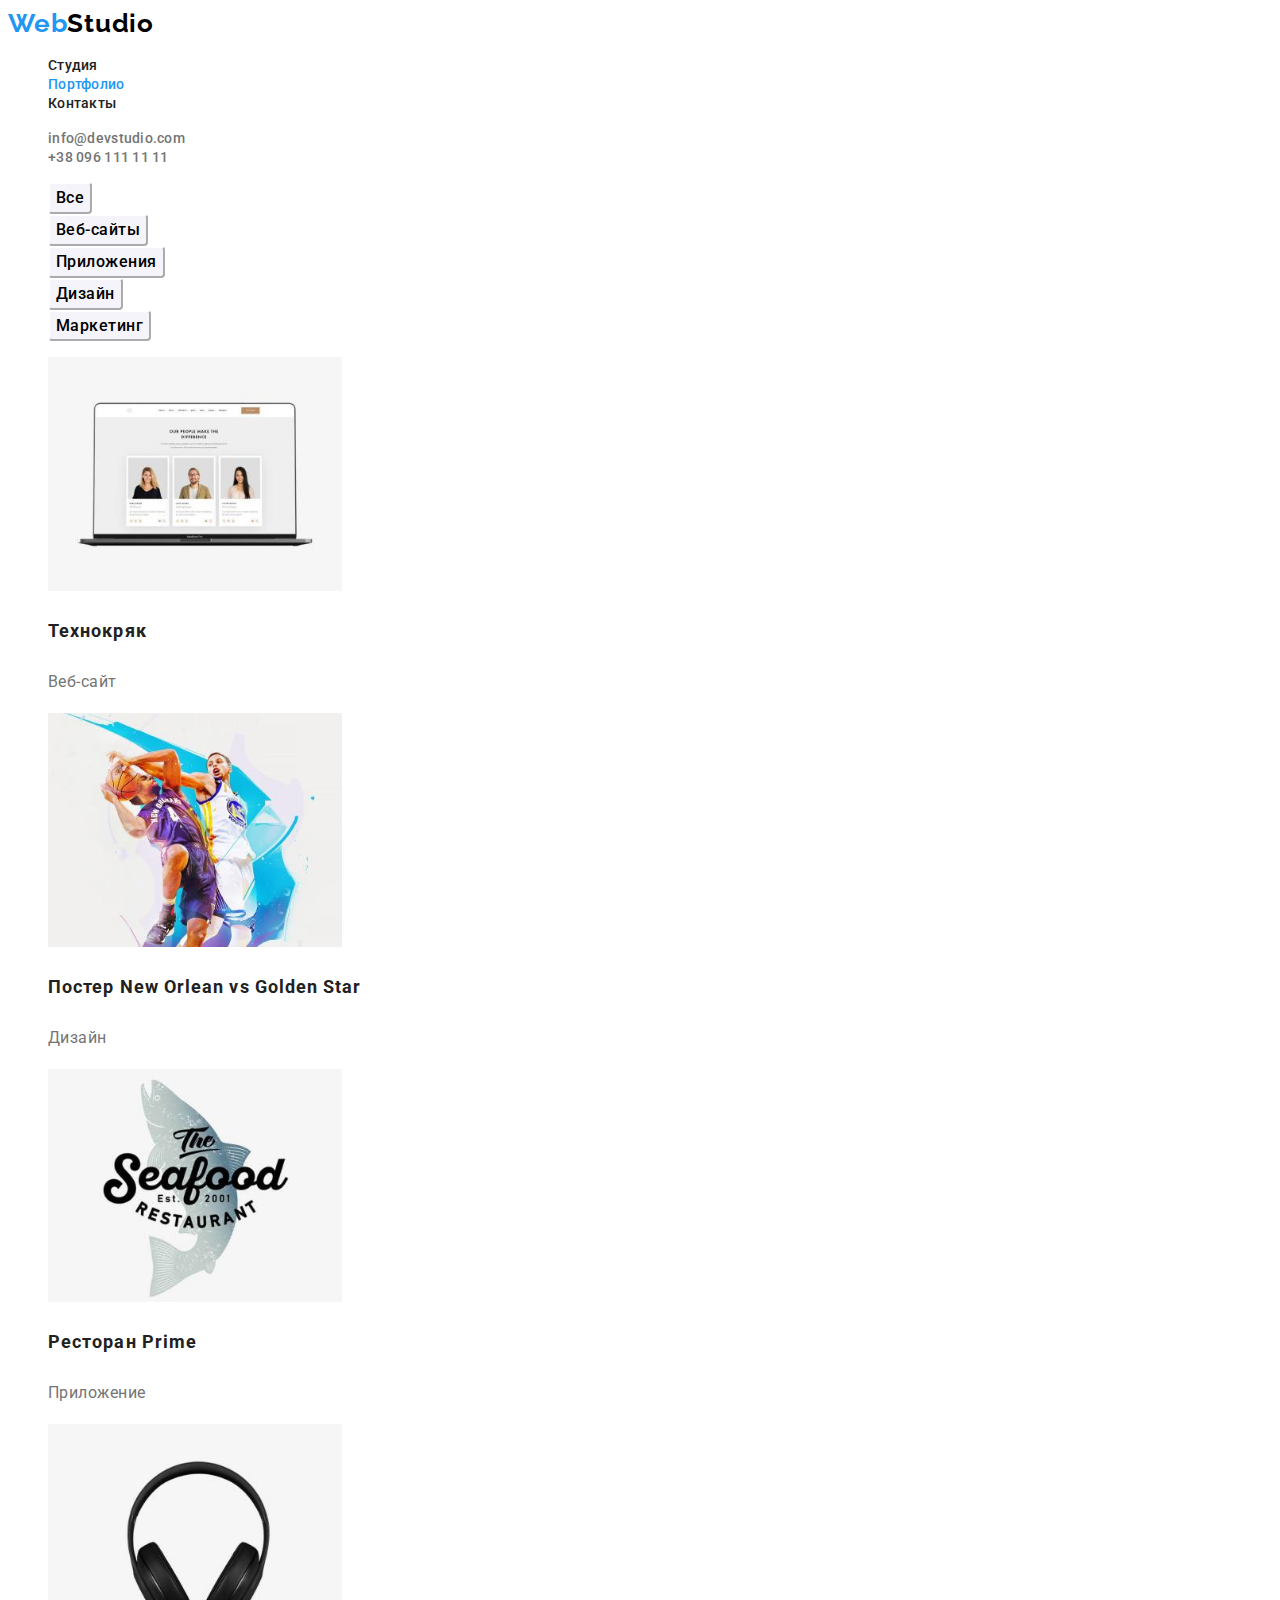
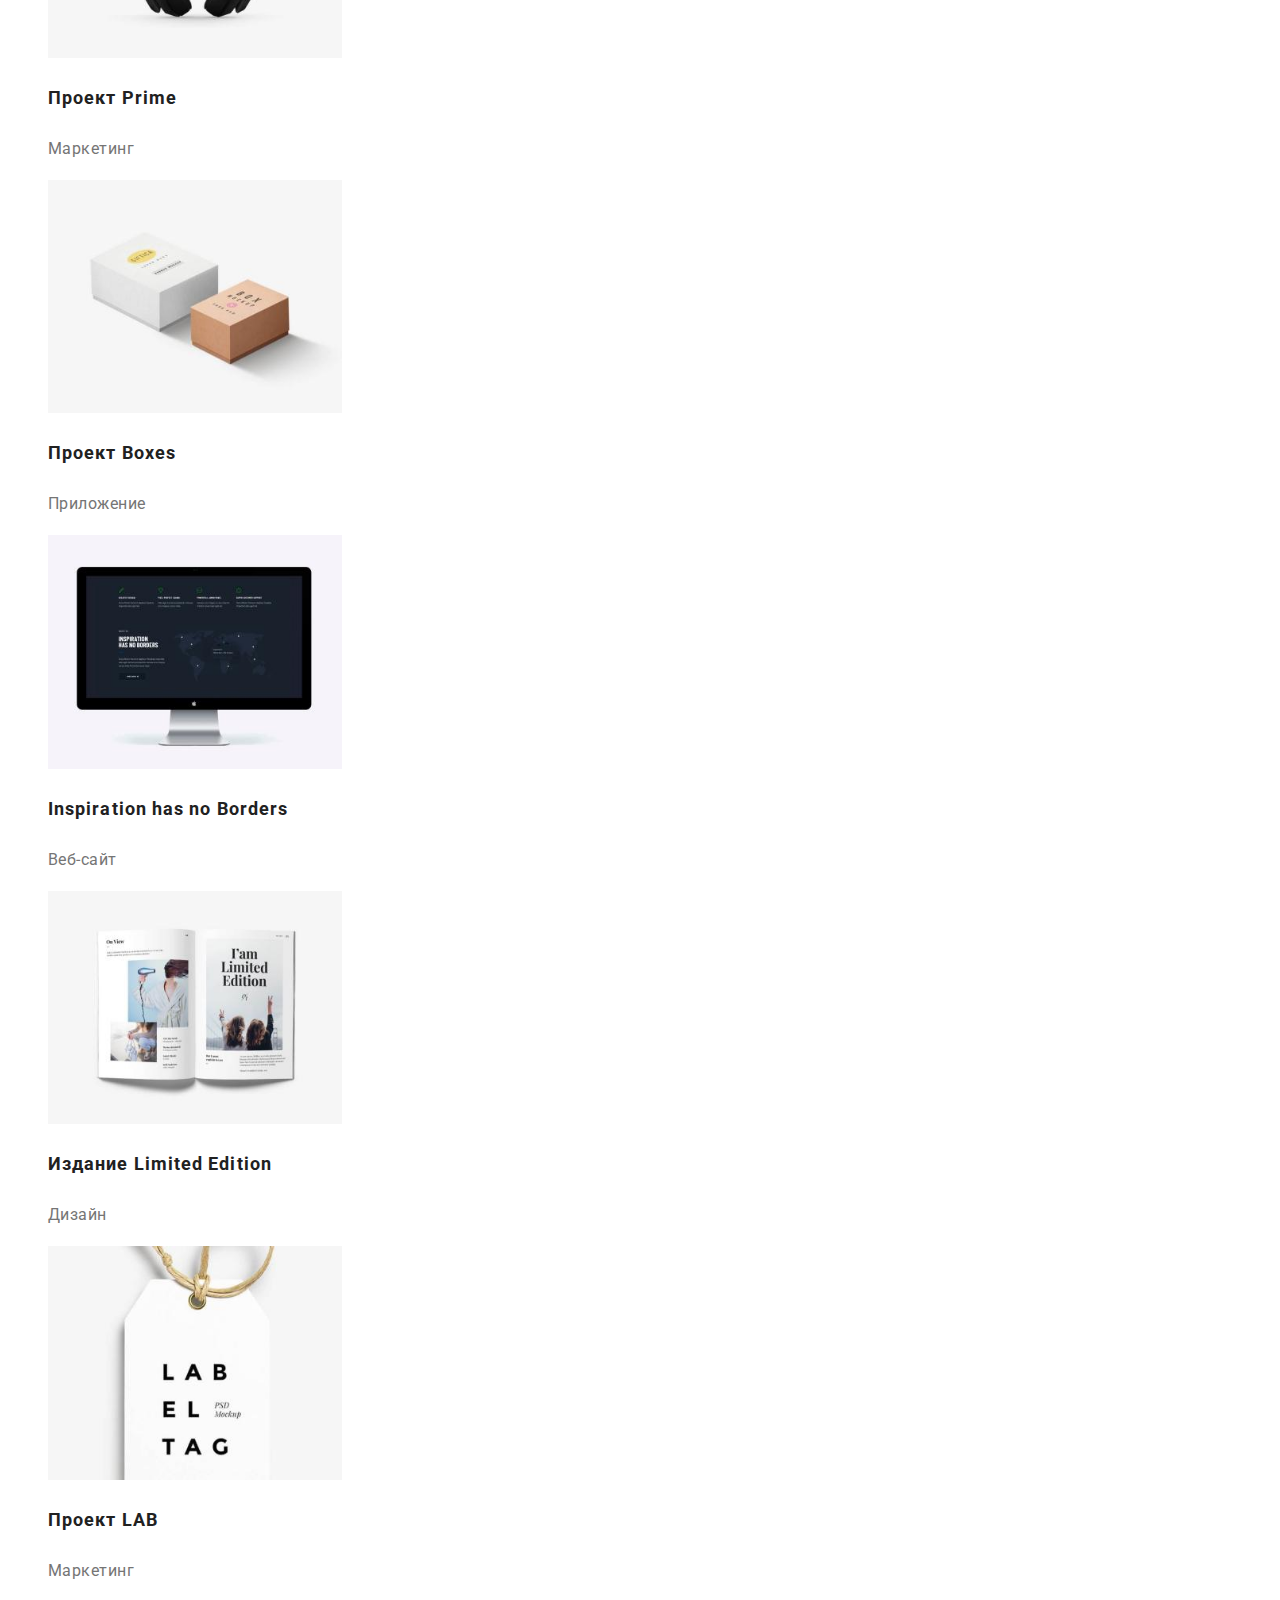
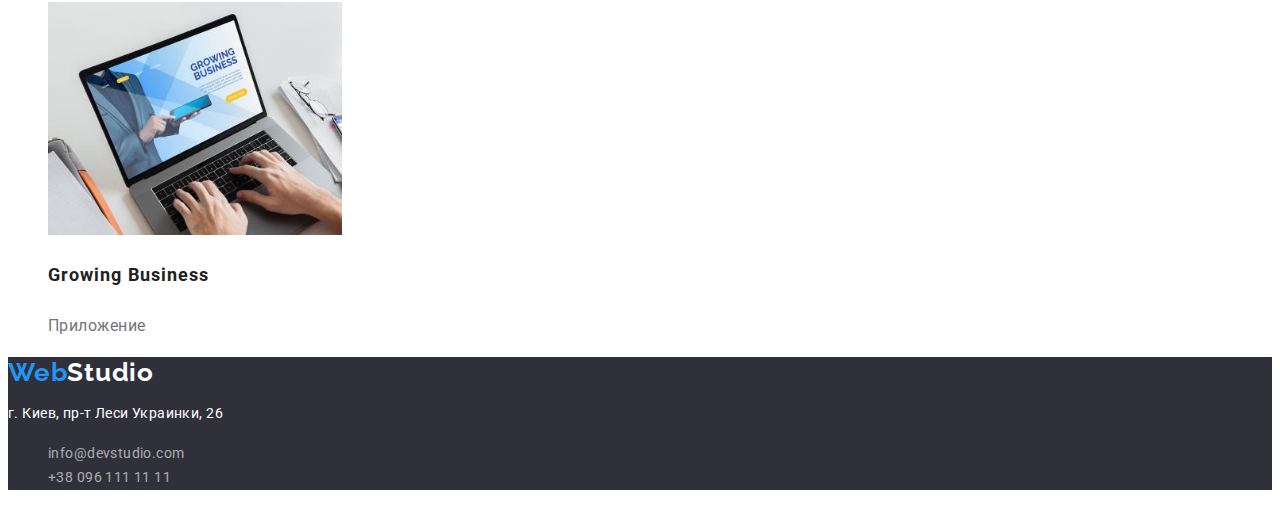
==== portfolio.html @ d51efd83 "clone" ====
<!DOCTYPE html>
<html lang="ru">
<head>
    <meta charset="UTF-8">
    <meta http-equiv="X-UA-Compatible" content="IE=edge">
    <meta name="viewport" content="width=device-width, initial-scale=1.0">
    <title>Портфолио</title>
    <link rel="preconnect" href="https://fonts.googleapis.com">
    <link rel="preconnect" href="https://fonts.gstatic.com" crossorigin>
    <link href="https://fonts.googleapis.com/css2?family=Raleway:wght@700&family=Roboto:wght@400;500;900&display=swap" rel="stylesheet">
    <link rel="stylesheet" href="./css/styles.css"
</head>
<body>
    <header class="studio-header">
        <a class="studio-logo nounderline logocolor" href="./index.html">Web<span class="logo-nav">Studio</span></a>
        <nav class="nav-panel">
            <ul class="nav-list nodots">
            <li><a class="nav-panel-link nounderline " href="./index.html">Студия</a></li>
            <li><a class="nav-panel-link nounderline current" href="./portfolio.html">Портфолио</a></li>
            <li><a class="nav-panel-link nounderline" href="./">Контакты</a></li>
            </ul>
        </nav>
            <ul class="header-contacts nodots">
            <li><a class="nav-panel-contacts nounderline" href="mailto:info@devstudio.com">info@devstudio.com</a></li>
            <li><a class="nav-panel-contacts nounderline" href="tel:+380961111111">+38 096 111 11 11</a></li>
            </ul>
        </header>

    <main>
        <section>
        <h1 class="stealth">Наши проекты</h1>
        <h2 class="stealth">Панель фильтрации проектов</h2>
        
        <ul class="filter-btn-list nodots">
            <li><button class="filter-btn" type="button">Все</button></li>
            <li><button class="filter-btn" type="button">Веб-сайты</button></li>
            <li><button class="filter-btn" type="button">Приложения</button></li>
            <li><button class="filter-btn" type="button">Дизайн</button></li>
            <li><button class="filter-btn" type="button">Маркетинг</button></li>
        </ul>

        <h2 class="stealth">Список проектов</h2>

        <ul class="project-list nodots">
            <li class="project-list-item">
                <img src="./images/technocrack.jpg" alt="Ноутбук с технокряком" width="294">
                <h3 class="project-list-header">Технокряк</h3>
                <p class="project-list-description">Веб-сайт</p>
            </li>
            <li class="project-list-item">
                <img src="./images/basketball.jpg" alt="Баксетболлисты борятся за мяч" width="294">
                <h3 class="project-list-header">Постер <span lang="en">New Orlean vs Golden Star</span></h3>
                <p class="project-list-description">Дизайн</p>
            </li>
            <li class="project-list-item">
                <img src="./images/seafood.jpg" alt="Палтус с логотипом ресторана" width="294">
                <h3 class="project-list-header">Ресторан <span lang="en">Prime</span></h3>
                <p class="project-list-description">Приложение</p>
            </li>
            <li class="project-list-item">
                <img src="./images/headphones.jpg" alt="Наушники Прайм" width="294">
                <h3 class="project-list-header">Проект <span lang="en">Prime</span></h3>
                <p class="project-list-description">Маркетинг</p>
            </li>
            <li class="project-list-item">
                <img src="./images/boxes.jpg" alt="Коричневая и белая коробки" width="294">
                <h3 class="project-list-header">Проект <span lang="en">Boxes</span></h3>
                <p class="project-list-description">Приложение</p>
            </li>
            <li class="project-list-item">
                <img src="./images/inspiration.jpg" alt="Макбук с примером сайта" width="294">
                <h3 class="project-list-header" lang="en">Inspiration has no Borders</h3>
                <p class="project-list-description">Веб-сайт</p>
            </li>
            <li class="project-list-item">
                <img src="./images/book.jpg" alt="Открытая книга Limited Edition" width="294">
                <h3 class="project-list-header">Издание <span lang="en">Limited Edition</span></h3>
                <p class="project-list-description">Дизайн</p>
            </li>
            <li class="project-list-item">
                <img src="./images/project.jpg" alt="Жетон с названием проекта" width="294">
                <h3 class="project-list-header">Проект <span lang="en">LAB</span></h3>
                <p class="project-list-description">Маркетинг</p>
            </li>
            <li class="project-list-item">
                <img src="./images/business.jpg" alt="Приложение для преумножения бизнеса" width="294">
                <h3 class="project-list-header" lang="en">Growing Business</h3>
                <p class="project-list-description">Приложение</p>
            </li>
        </ul>
        </section>
    </main>

    <footer class="studio-footer">
        <a class="studio-logo nounderline logocolor" href="./index.html">Web<span class="logo-footer">Studio</span></a>
        <address class="footer-address">
            <p class="footer-location">г. Киев, пр-т Леси Украинки, 26</p>
            <ul class="adress-list nodots">
            <li><a class="footer-contacts nounderline" href="mailto:info@devstudio.com">info@devstudio.com</a></li>
            <li><a class="footer-contacts nounderline" href="tel:+380961111111">+38 096 111 11 11</a></li>
            </ul>
        </address>
    </footer>

</body>
</html>
---- css/styles.css ----
:root{
    --header-color:#212121;
    --description-color:#757575;
    --major-color: #2196f3;
    --hub-color: #ffffff;
    --button-hover-color:#188CE8;
    --background-filler-color:#2F303A;
}

body{
    font-family: "Roboto", sans-serif;
    color: var(--header-color);
}

.stealth {
    position: absolute;
    white-space: nowrap;
    width: 1px;
    height: 1px;
    overflow: hidden;
    border: 0;
    padding: 0;
    clip: rect(0 0 0 0);
    clip-path: inset(50%);
    margin: -1px;
}

.nodots{
    list-style: none;
}

.nounderline{
    text-decoration: none;
}

.logocolor{
    color:var(--major-color);
}
/* header */

.studio-logo{
    font-family: Raleway;
    font-weight: 700;
    font-size: 26px;
    line-height: 1.19;
    letter-spacing: 0.03em;
}

.logo-nav{
    color:#000000;
}

.nav-panel-link {
    font-weight: 500;
    font-size: 14px;
    line-height: 1.14;
    letter-spacing: 0.02em;
    color:var(--header-color);
}

.nav-panel-link:hover,
.nav-panel-link:focus{
    color:var(--major-color);
}
.nav-panel-contacts{
    font-weight: 500;
    font-size: 14px;
    line-height: 1.14;
    letter-spacing: 0.02em;
    color: var(--description-color);
}
.nav-panel-contacts:hover,
.nav-panel-contacts:focus{
    color:var(--major-color);
}

.nav-panel-link.current{
    color:var(--major-color);
}

.studio-footer{
    background-color: var(--background-filler-color);
}

.logo-footer{
    color:var(--hub-color);
}
.footer-location{
    font-style: normal;
    font-size: 14px;
    line-height: 1.71;
    letter-spacing: 0.03em;
    color:var(--hub-color)
}

.footer-contacts{
    font-style: normal;
    font-size: 14px;
    line-height: 1.71;
    letter-spacing: 0.03em;
    color: rgba(255, 255, 255, 0.6);
}

/* index hero */
.hero-section{
    background-color: var(--background-filler-color);
}
.hero-header{
    font-weight: 900;
    font-size: 44px;
    line-height: 1.36;
    text-align: center;
    letter-spacing: 0.06em;
    text-transform: uppercase;
    color:var(--hub-color)
}
.hero-btn{
    font-family: inherit;
    font-weight: 700;
    font-size: 16px;
    line-height: 1.8;
    color:var(--hub-color);
    background-color: var(--major-color);
    cursor: pointer;
}
.hero-btn:hover,
.hero-btn:focus{
    background-color:var(--button-hover-color);
}

/* index pros */
.pros-section{
    background-color: paleturquoise;
}
.pros-header{
    font-weight: 700;
    font-size: 14px;
    line-height: 1.14;
    letter-spacing: 0.03em;
    text-transform: uppercase;
}

.pros-description{
    font-size: 14px;
    line-height: 1.71;
    letter-spacing: 0.03em;
    color:var(--description-color);
}

/*index examples*/
.examples-section{
    background-color: palegreen;
}
.examples-header{
    font-weight: 700;
    font-size: 36px;
    line-height: 1.16;
    text-align: center;
    letter-spacing: 0.03em;
}

/*index team*/

.team-section {
    background-color:palegoldenrod;
}

.team-header{
    font-weight: 700;
    font-size: 36px;
    line-height: 1.16;
    text-align: center;
    letter-spacing: 0.03em;
}

.team-list-header{
    font-style: 400;
    font-weight: 500;
    font-size: 16px;
    line-height: 1.18px;
    letter-spacing: 0.03em;
}

.team-list-item{
    font-size: 16px;
    line-height: 1.18;
    letter-spacing: 0.03em;
    color:var(--description-color);
}

/* portfolio main */

.filter-btn{
    font-family: inherit;
    text-align: center;
    font-weight: 500;
    font-size: 16px;
    line-height: 1.62;
    letter-spacing: 0.03em;
    background-color: #F5F4FA;
    border-radius: 4px;
    border-color: #ffffff;
    cursor: pointer;
}
.filter-btn:hover,
.filter-btn:focus{
    background-color:var(--major-color);
    color:var(--hub-color);
}

.project-list-header{
    font-weight: 700;
    font-size: 18px;
    line-height: 2;
    letter-spacing: 0.06em;
}

.project-list-description{
    font-size: 16px;
    line-height: 1.87;
    letter-spacing: 0.03em;
    color:var(--description-color);
}
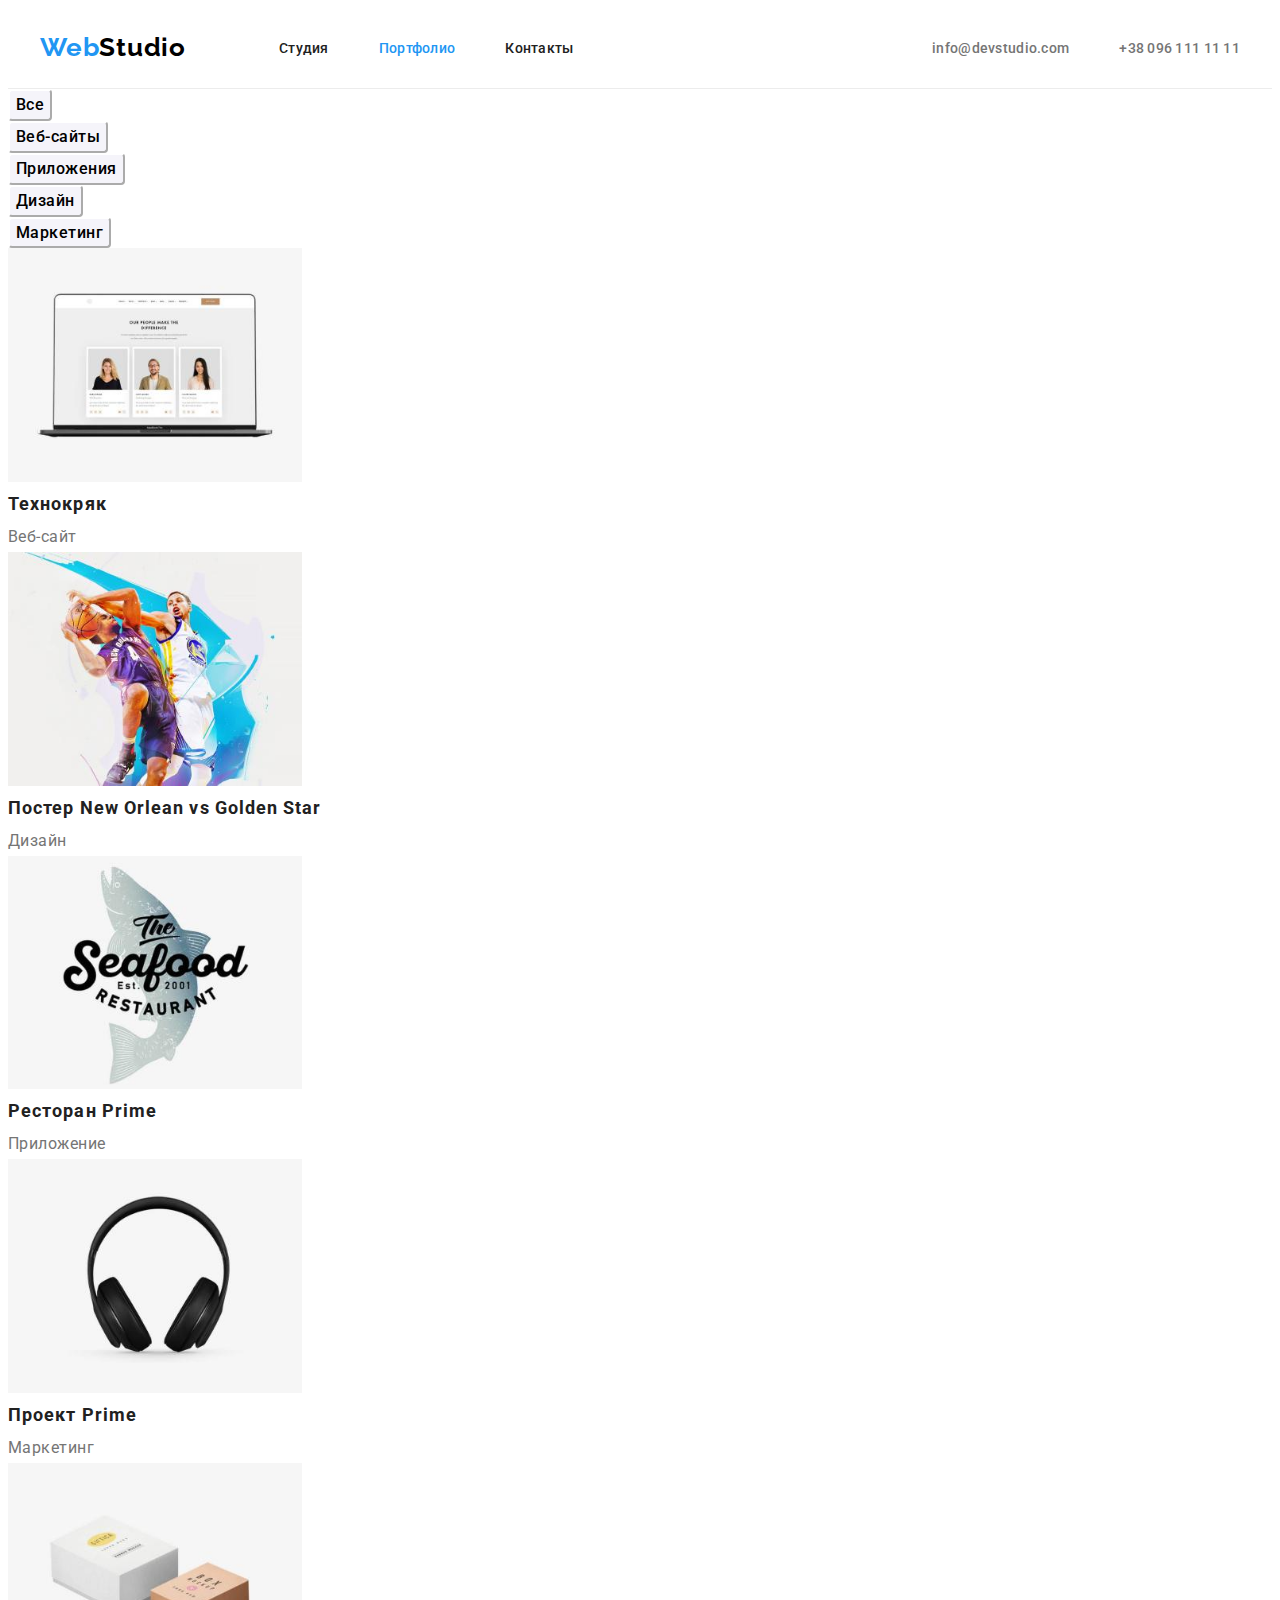
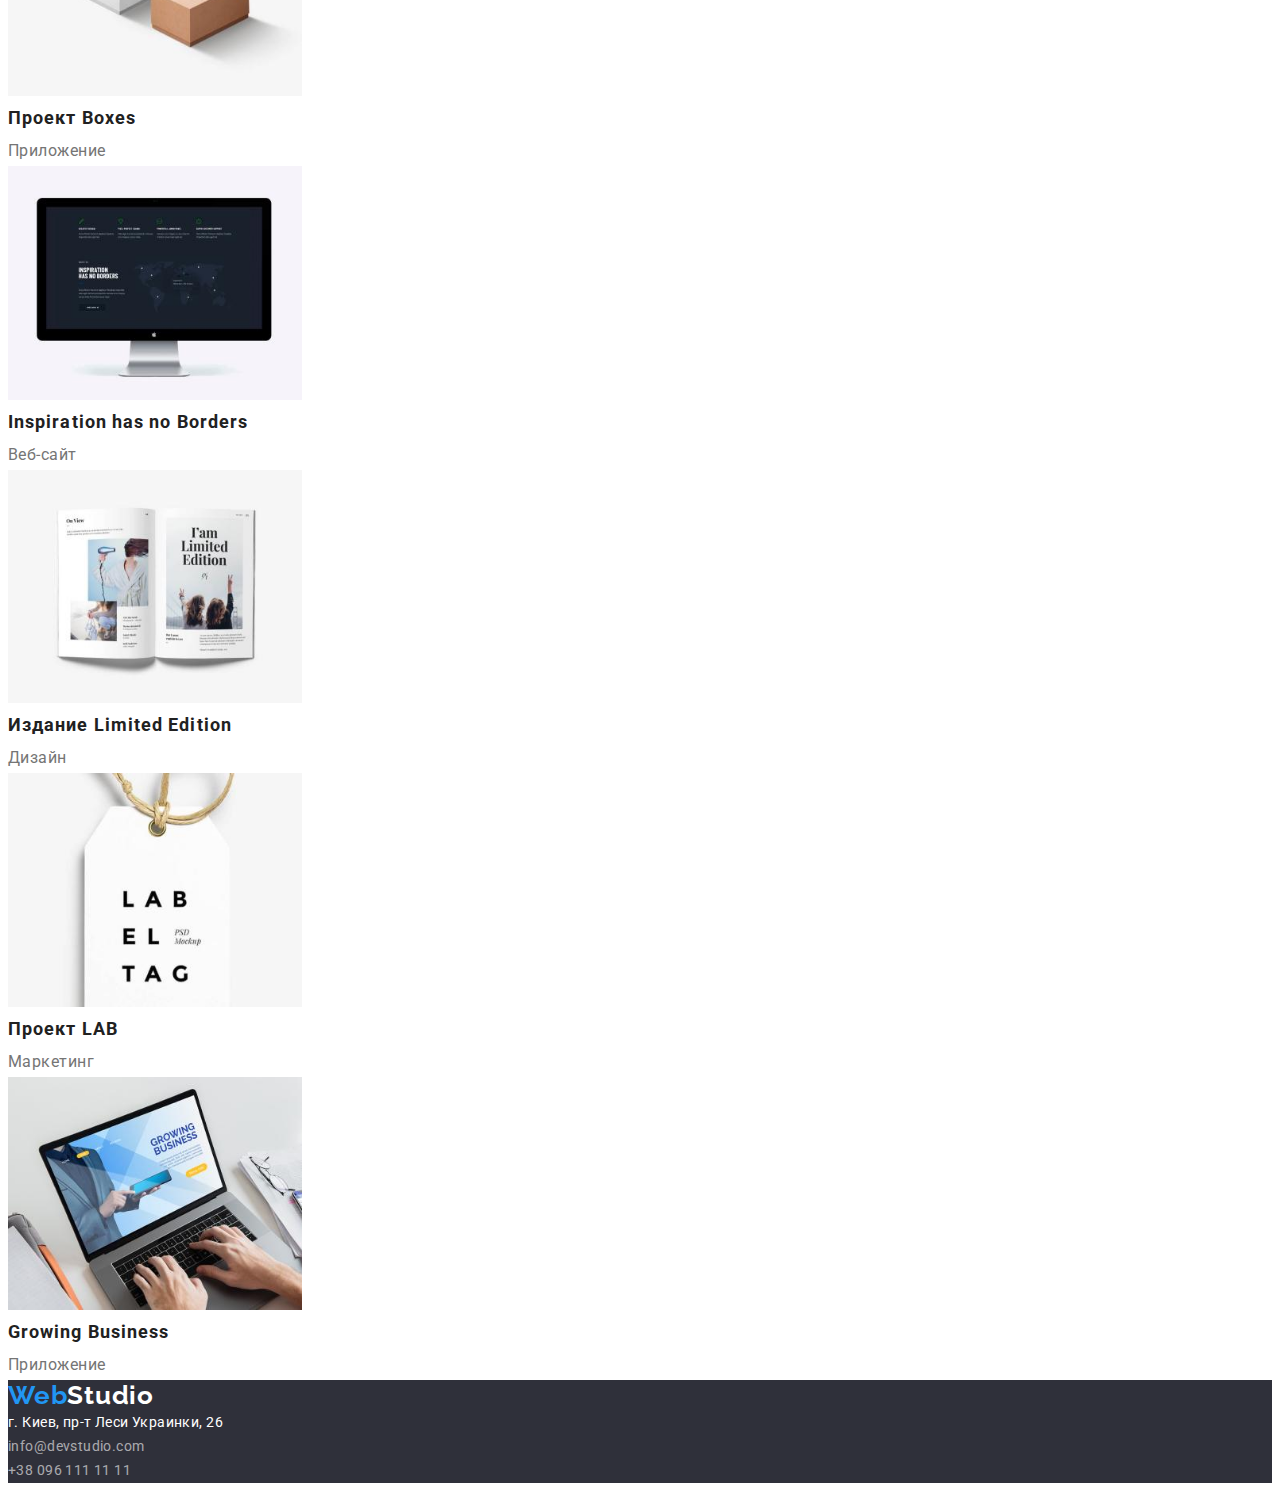
==== commit 3047949a: "test" ====
--- a/portfolio.html
+++ b/portfolio.html
@@ -8,22 +8,25 @@
     <link rel="preconnect" href="https://fonts.googleapis.com">
     <link rel="preconnect" href="https://fonts.gstatic.com" crossorigin>
     <link href="https://fonts.googleapis.com/css2?family=Raleway:wght@700&family=Roboto:wght@400;500;900&display=swap" rel="stylesheet">
+    <link rel="stylesheet" href="https://cdnjs.cloudflare.com/ajax/libs/modern-normalize/1.1.0/modern-normalize.min.css" integrity="sha512-wpPYUAdjBVSE4KJnH1VR1HeZfpl1ub8YT/NKx4PuQ5NmX2tKuGu6U/JRp5y+Y8XG2tV+wKQpNHVUX03MfMFn9Q==" crossorigin="anonymous" referrerpolicy="no-referrer" />
     <link rel="stylesheet" href="./css/styles.css"
 </head>
 <body>
     <header class="studio-header">
+        <div class="container header-container">
         <a class="studio-logo nounderline logocolor" href="./index.html">Web<span class="logo-nav">Studio</span></a>
         <nav class="nav-panel">
             <ul class="nav-list nodots">
-            <li><a class="nav-panel-link nounderline " href="./index.html">Студия</a></li>
-            <li><a class="nav-panel-link nounderline current" href="./portfolio.html">Портфолио</a></li>
-            <li><a class="nav-panel-link nounderline" href="./">Контакты</a></li>
+            <li class="nav-list-item"><a class="nav-panel-link nounderline" href="./index.html">Студия</a></li>
+            <li class="nav-list-item"><a class="nav-panel-link nounderline current" href="./portfolio.html">Портфолио</a></li>
+            <li class="nav-list-item"><a class="nav-panel-link nounderline" href="./">Контакты</a></li>
             </ul>
         </nav>
             <ul class="header-contacts nodots">
-            <li><a class="nav-panel-contacts nounderline" href="mailto:info@devstudio.com">info@devstudio.com</a></li>
-            <li><a class="nav-panel-contacts nounderline" href="tel:+380961111111">+38 096 111 11 11</a></li>
+            <li class="header-contacts-item"><a class="nav-panel-contacts nounderline" href="mailto:info@devstudio.com">info@devstudio.com</a></li>
+            <li class="header-contacts-item"><a class="nav-panel-contacts nounderline" href="tel:+380961111111">+38 096 111 11 11</a></li>
             </ul>
+        </div>
         </header>
 
     <main>
--- a/css/styles.css
+++ b/css/styles.css
@@ -10,6 +10,28 @@
 body{
     font-family: "Roboto", sans-serif;
     color: var(--header-color);
+}
+
+p,
+h1,
+h2,
+h3,
+h4,
+h5,
+h6 {
+    margin: 0;
+}
+
+ul {
+    margin: 0;
+    padding: 0;
+}
+
+.hero-section,
+.pros-section,
+.examples-section,
+.team-section{
+    padding: 94px 0 94px 0;
 }
 
 .stealth {
@@ -36,7 +58,22 @@
 .logocolor{
     color:var(--major-color);
 }
+
+.container{
+    width: 1200px;
+    margin:0 auto;
+    padding: 0 15px 0 15px;
+}
 /* header */
+
+.studio-header{
+    border-bottom: 1px solid #ECECEC;
+}
+
+.header-container{
+    display: flex;
+    align-items: center;
+}
 
 .studio-logo{
     font-family: Raleway;
@@ -44,24 +81,39 @@
     font-size: 26px;
     line-height: 1.19;
     letter-spacing: 0.03em;
+    padding: 24px 0 25px 0;
+    margin-right: 93px;
 }
 
 .logo-nav{
     color:#000000;
 }
 
+.nav-panel{
+    display: flex;
+}
+
+.nav-list{
+    display: flex;
+}
+
 .nav-panel-link {
     font-weight: 500;
     font-size: 14px;
     line-height: 1.14;
     letter-spacing: 0.02em;
-    color:var(--header-color);
+    color: var(--header-color);
 }
 
 .nav-panel-link:hover,
 .nav-panel-link:focus{
     color:var(--major-color);
 }
+
+.nav-list-item:not(:last-child){
+    margin-right: 50px;
+}
+
 .nav-panel-contacts{
     font-weight: 500;
     font-size: 14px;
@@ -69,6 +121,7 @@
     letter-spacing: 0.02em;
     color: var(--description-color);
 }
+
 .nav-panel-contacts:hover,
 .nav-panel-contacts:focus{
     color:var(--major-color);
@@ -78,6 +131,17 @@
     color:var(--major-color);
 }
 
+.header-contacts{
+    display: flex;
+    margin-left: auto;
+}
+
+.header-contacts-item:not(:last-child){
+    margin-right: 50px;
+}
+
+/* footer */
+
 .studio-footer{
     background-color: var(--background-filler-color);
 }
@@ -102,17 +166,24 @@
 }
 
 /* index hero */
+.hero-container{
+    text-align:center;
+    padding-top: 200px;
+    padding-bottom: 200px;
+}
 .hero-section{
     background-color: var(--background-filler-color);
+    text-align: center;
 }
 .hero-header{
     font-weight: 900;
     font-size: 44px;
     line-height: 1.36;
-    text-align: center;
     letter-spacing: 0.06em;
     text-transform: uppercase;
-    color:var(--hub-color)
+    color:var(--hub-color);
+    margin-top: 0;
+    margin-bottom: 30px;
 }
 .hero-btn{
     font-family: inherit;
@@ -122,6 +193,7 @@
     color:var(--hub-color);
     background-color: var(--major-color);
     cursor: pointer;
+    padding: 10px 32px 10px 32px;
 }
 .hero-btn:hover,
 .hero-btn:focus{
@@ -129,6 +201,10 @@
 }
 
 /* index pros */
+.pros-container{
+    display:flex;
+}
+
 .pros-section{
     background-color: paleturquoise;
 }
@@ -148,6 +224,9 @@
 }
 
 /*index examples*/
+.examples-container{
+    display: flex;
+}
 .examples-section{
     background-color: palegreen;
 }
@@ -160,6 +239,9 @@
 }
 
 /*index team*/
+.team-container{
+    display: flex;
+}
 
 .team-section {
     background-color:palegoldenrod;
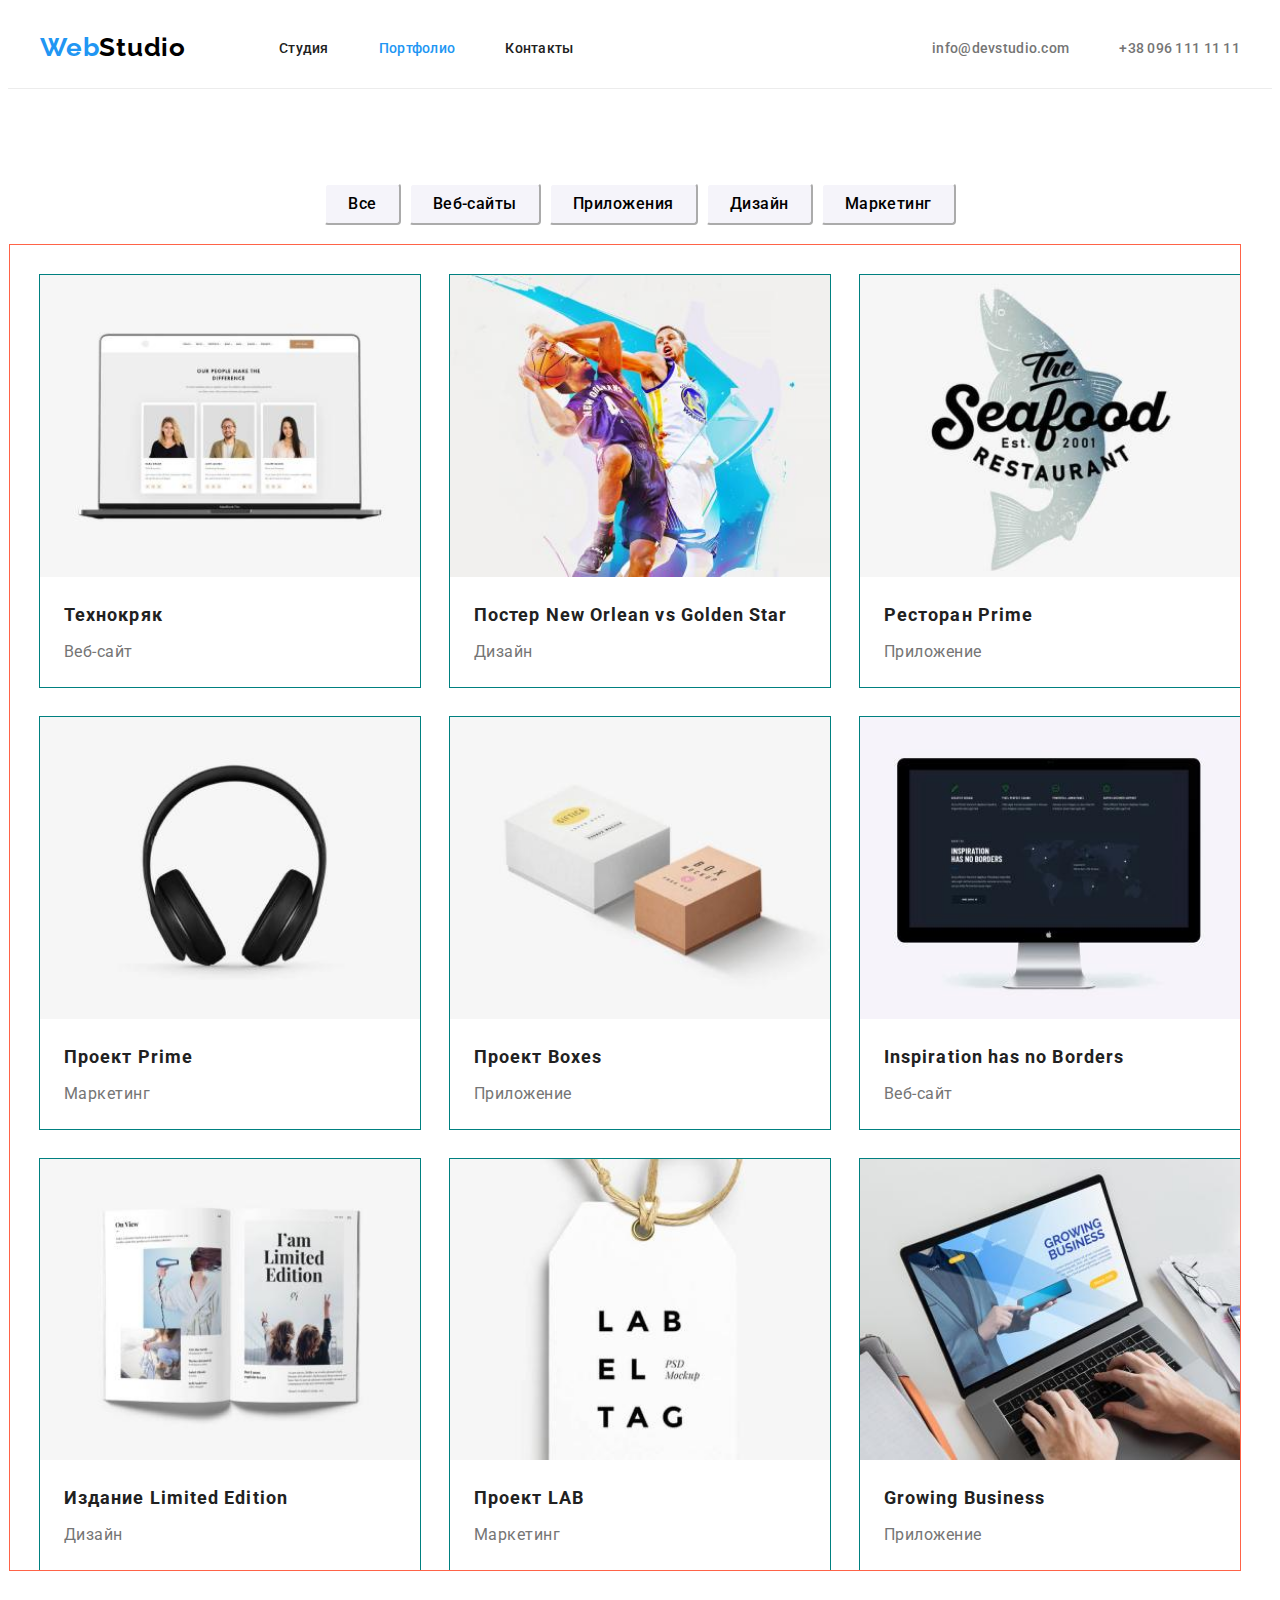
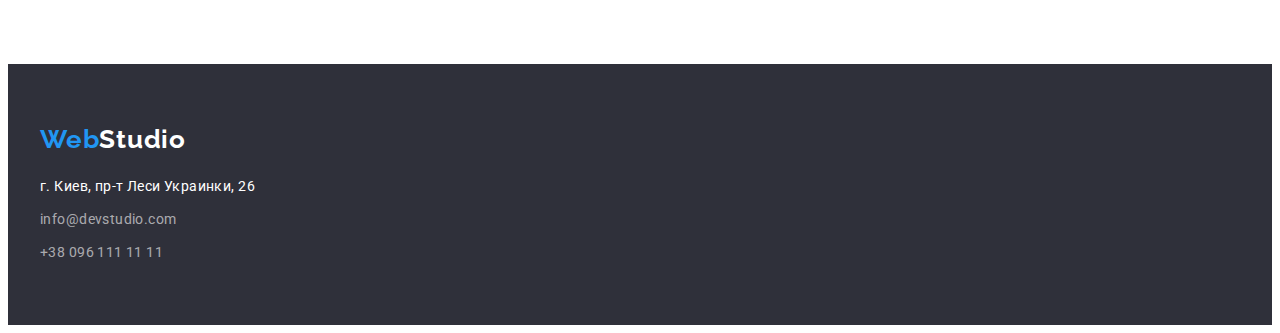
==== commit 70ec29f9: "final-version" ====
--- a/portfolio.html
+++ b/portfolio.html
@@ -9,7 +9,7 @@
     <link rel="preconnect" href="https://fonts.gstatic.com" crossorigin>
     <link href="https://fonts.googleapis.com/css2?family=Raleway:wght@700&family=Roboto:wght@400;500;900&display=swap" rel="stylesheet">
     <link rel="stylesheet" href="https://cdnjs.cloudflare.com/ajax/libs/modern-normalize/1.1.0/modern-normalize.min.css" integrity="sha512-wpPYUAdjBVSE4KJnH1VR1HeZfpl1ub8YT/NKx4PuQ5NmX2tKuGu6U/JRp5y+Y8XG2tV+wKQpNHVUX03MfMFn9Q==" crossorigin="anonymous" referrerpolicy="no-referrer" />
-    <link rel="stylesheet" href="./css/styles.css"
+    <link rel="stylesheet" href="./css/styles.css">
 </head>
 <body>
     <header class="studio-header">
@@ -29,80 +29,93 @@
         </div>
         </header>
 
-    <main>
-        <section>
+    <main class="container">
+        <section class="portfolio-content">
         <h1 class="stealth">Наши проекты</h1>
         <h2 class="stealth">Панель фильтрации проектов</h2>
         
         <ul class="filter-btn-list nodots">
-            <li><button class="filter-btn" type="button">Все</button></li>
-            <li><button class="filter-btn" type="button">Веб-сайты</button></li>
-            <li><button class="filter-btn" type="button">Приложения</button></li>
-            <li><button class="filter-btn" type="button">Дизайн</button></li>
-            <li><button class="filter-btn" type="button">Маркетинг</button></li>
+            <li class="button-customization"><button class="filter-btn" type="button">Все</button></li>
+            <li class="button-customization"><button class="filter-btn" type="button">Веб-сайты</button></li>
+            <li class="button-customization"><button class="filter-btn" type="button">Приложения</button></li>
+            <li class="button-customization"><button class="filter-btn" type="button">Дизайн</button></li>
+            <li class="button-customization"><button class="filter-btn" type="button">Маркетинг</button></li>
         </ul>
 
         <h2 class="stealth">Список проектов</h2>
 
         <ul class="project-list nodots">
             <li class="project-list-item">
-                <img src="./images/technocrack.jpg" alt="Ноутбук с технокряком" width="294">
-                <h3 class="project-list-header">Технокряк</h3>
+                <div class="pic-thumb"><img src="./images/technocrack.jpg" alt="Ноутбук с технокряком" width="294"></div>
+                <div class="pic-description"><h3 class="project-list-header">Технокряк</h3>
                 <p class="project-list-description">Веб-сайт</p>
+                </div>
             </li>
             <li class="project-list-item">
-                <img src="./images/basketball.jpg" alt="Баксетболлисты борятся за мяч" width="294">
-                <h3 class="project-list-header">Постер <span lang="en">New Orlean vs Golden Star</span></h3>
+                <div class="pic-thumb"><img src="./images/basketball.jpg" alt="Баксетболлисты борятся за мяч" width="294"></div>
+                <div class="pic-description"><h3 class="project-list-header">Постер <span lang="en">New Orlean vs Golden Star</span></h3>
                 <p class="project-list-description">Дизайн</p>
+                </div>
             </li>
             <li class="project-list-item">
-                <img src="./images/seafood.jpg" alt="Палтус с логотипом ресторана" width="294">
-                <h3 class="project-list-header">Ресторан <span lang="en">Prime</span></h3>
+                <div class="pic-thumb"><img src="./images/seafood.jpg" alt="Палтус с логотипом ресторана" width="294"></div>
+                <div class="pic-description"><h3 class="project-list-header">Ресторан <span lang="en">Prime</span></h3>
                 <p class="project-list-description">Приложение</p>
+                </div>
             </li>
             <li class="project-list-item">
-                <img src="./images/headphones.jpg" alt="Наушники Прайм" width="294">
-                <h3 class="project-list-header">Проект <span lang="en">Prime</span></h3>
+                <div class="pic-thumb"><img src="./images/headphones.jpg" alt="Наушники Прайм" width="294"></div>
+                <div class="pic-description"><h3 class="project-list-header">Проект <span lang="en">Prime</span></h3>
                 <p class="project-list-description">Маркетинг</p>
+                </div>
             </li>
             <li class="project-list-item">
-                <img src="./images/boxes.jpg" alt="Коричневая и белая коробки" width="294">
-                <h3 class="project-list-header">Проект <span lang="en">Boxes</span></h3>
+                <div class="pic-thumb"><img src="./images/boxes.jpg" alt="Коричневая и белая коробки" width="294"></div>
+                <div class="pic-description"><h3 class="project-list-header">Проект <span lang="en">Boxes</span></h3>
                 <p class="project-list-description">Приложение</p>
+                </div>
             </li>
             <li class="project-list-item">
-                <img src="./images/inspiration.jpg" alt="Макбук с примером сайта" width="294">
-                <h3 class="project-list-header" lang="en">Inspiration has no Borders</h3>
+                <div class="pic-thumb"><img src="./images/inspiration.jpg" alt="Макбук с примером сайта" width="294"></div>
+                <div class="pic-description"><h3 class="project-list-header" lang="en">Inspiration has no Borders</h3>
                 <p class="project-list-description">Веб-сайт</p>
+                </div>
             </li>
             <li class="project-list-item">
-                <img src="./images/book.jpg" alt="Открытая книга Limited Edition" width="294">
-                <h3 class="project-list-header">Издание <span lang="en">Limited Edition</span></h3>
+                <div class="pic-thumb"><img src="./images/book.jpg" alt="Открытая книга Limited Edition" width="294"></div>
+                <div class="pic-description"><h3 class="project-list-header">Издание <span lang="en">Limited Edition</span></h3>
                 <p class="project-list-description">Дизайн</p>
+                </div>
             </li>
             <li class="project-list-item">
-                <img src="./images/project.jpg" alt="Жетон с названием проекта" width="294">
-                <h3 class="project-list-header">Проект <span lang="en">LAB</span></h3>
+                <div class="pic-thumb"><img src="./images/project.jpg" alt="Жетон с названием проекта" width="294"></div>
+                <div class="pic-description"><h3 class="project-list-header">Проект <span lang="en">LAB</span></h3>
                 <p class="project-list-description">Маркетинг</p>
+                </div>
             </li>
             <li class="project-list-item">
-                <img src="./images/business.jpg" alt="Приложение для преумножения бизнеса" width="294">
-                <h3 class="project-list-header" lang="en">Growing Business</h3>
+                <div class="pic-thumb"><img src="./images/business.jpg" alt="Приложение для преумножения бизнеса" width="294"></div>
+                <div class="pic-description"><h3 class="project-list-header" lang="en">Growing Business</h3>
                 <p class="project-list-description">Приложение</p>
+                </div>
             </li>
         </ul>
         </section>
     </main>
 
     <footer class="studio-footer">
+        <div class="container footer-container">
+        <div class="logo-customization">
         <a class="studio-logo nounderline logocolor" href="./index.html">Web<span class="logo-footer">Studio</span></a>
+        </div>
         <address class="footer-address">
             <p class="footer-location">г. Киев, пр-т Леси Украинки, 26</p>
             <ul class="adress-list nodots">
-            <li><a class="footer-contacts nounderline" href="mailto:info@devstudio.com">info@devstudio.com</a></li>
-            <li><a class="footer-contacts nounderline" href="tel:+380961111111">+38 096 111 11 11</a></li>
+            <li class="contacts-item"><a class="footer-contacts nounderline" href="mailto:info@devstudio.com">info@devstudio.com</a></li>
+            <li class="contacts-item"><a class="footer-contacts nounderline" href="tel:+380961111111">+38 096 111 11 11</a></li>
             </ul>
         </address>
+    </div>
     </footer>
 
 </body>
--- a/css/styles.css
+++ b/css/styles.css
@@ -27,10 +27,12 @@
     padding: 0;
 }
 
-.hero-section,
-.pros-section,
-.examples-section,
-.team-section{
+img {
+    display: block;
+    min-width: 100%;
+}
+
+section{
     padding: 94px 0 94px 0;
 }
 
@@ -61,7 +63,7 @@
 
 .container{
     width: 1200px;
-    margin:0 auto;
+    margin: 0 auto;
     padding: 0 15px 0 15px;
 }
 /* header */
@@ -142,10 +144,18 @@
 
 /* footer */
 
+.footer-container{
+    padding: 60px 0;
+}
+
 .studio-footer{
     background-color: var(--background-filler-color);
 }
 
+.logo-customization{
+    margin-bottom: 20px;
+}
+
 .logo-footer{
     color:var(--hub-color);
 }
@@ -154,9 +164,9 @@
     font-size: 14px;
     line-height: 1.71;
     letter-spacing: 0.03em;
-    color:var(--hub-color)
-}
-
+    color:var(--hub-color);
+    margin-bottom: 9px;  
+}
 .footer-contacts{
     font-style: normal;
     font-size: 14px;
@@ -165,15 +175,16 @@
     color: rgba(255, 255, 255, 0.6);
 }
 
+.contacts-item:not(:last-child){
+    margin-bottom: 9px;
+}
+
 /* index hero */
 .hero-container{
-    text-align:center;
-    padding-top: 200px;
-    padding-bottom: 200px;
+    text-align: center;
 }
 .hero-section{
     background-color: var(--background-filler-color);
-    text-align: center;
 }
 .hero-header{
     font-weight: 900;
@@ -194,6 +205,7 @@
     background-color: var(--major-color);
     cursor: pointer;
     padding: 10px 32px 10px 32px;
+    border-radius: 4px;
 }
 .hero-btn:hover,
 .hero-btn:focus{
@@ -201,8 +213,20 @@
 }
 
 /* index pros */
-.pros-container{
-    display:flex;
+
+.pros-list{
+    outline: 1px solid tomato;
+    display: flex;
+    flex-wrap: wrap;
+    margin-left: -30px;
+    margin-top: -30px;
+}
+
+.pros-list-item{
+    outline: 1px solid teal;
+    flex-basis: calc(100%/4 - 30px);
+    margin-left: 30px;
+    margin-top: 30px;
 }
 
 .pros-section{
@@ -214,6 +238,7 @@
     line-height: 1.14;
     letter-spacing: 0.03em;
     text-transform: uppercase;
+    margin-bottom: 10px;
 }
 
 .pros-description{
@@ -224,11 +249,23 @@
 }
 
 /*index examples*/
-.examples-container{
-    display: flex;
-}
+
+.examples-list{
+    outline: 1px solid tomato;
+    display: flex;
+    margin-left: -30px;
+    margin-top: -30px;
+}
+.examples-list-item{
+    outline: 1px solid teal;
+    flex-basis: calc(100%/3 - 30px);
+    margin-left: 30px;
+    margin-top: 30px;
+}
+
 .examples-section{
     background-color: palegreen;
+    padding-top: 0;
 }
 .examples-header{
     font-weight: 700;
@@ -236,11 +273,29 @@
     line-height: 1.16;
     text-align: center;
     letter-spacing: 0.03em;
+    margin-bottom: 50px;
 }
 
 /*index team*/
-.team-container{
-    display: flex;
+
+.team-list{
+    outline: 1px solid tomato;
+    display: flex;
+    flex-wrap: wrap;
+    margin-left: -30px;
+    margin-top: -30px;
+}
+.team-list-item{
+    outline: 1px solid teal;
+    flex-basis: calc(100%/4 - 30px);
+    margin-left: 30px;
+    margin-top: 30px;
+}
+
+.team-list-photo{
+    padding-top: 30px;
+    padding-bottom: 30px;
+    text-align: center;
 }
 
 .team-section {
@@ -253,17 +308,18 @@
     line-height: 1.16;
     text-align: center;
     letter-spacing: 0.03em;
+    margin-bottom: 50px;
 }
 
 .team-list-header{
-    font-style: 400;
     font-weight: 500;
     font-size: 16px;
-    line-height: 1.18px;
-    letter-spacing: 0.03em;
-}
-
-.team-list-item{
+    line-height: 1.18;
+    letter-spacing: 0.03em;
+    margin-bottom: 10px;
+}
+
+.team-list-p{
     font-size: 16px;
     line-height: 1.18;
     letter-spacing: 0.03em;
@@ -283,18 +339,25 @@
     border-radius: 4px;
     border-color: #ffffff;
     cursor: pointer;
-}
+    padding: 6px 22px 6px 22px;
+}
+
 .filter-btn:hover,
 .filter-btn:focus{
     background-color:var(--major-color);
     color:var(--hub-color);
 }
 
+.filter-btn-list{
+    margin-bottom: 50px
+}
+
 .project-list-header{
     font-weight: 700;
     font-size: 18px;
     line-height: 2;
     letter-spacing: 0.06em;
+    margin-bottom: 4px;
 }
 
 .project-list-description{
@@ -304,3 +367,30 @@
     color:var(--description-color);
 }
 
+.filter-btn-list{
+    display: flex;
+    justify-content: center;
+}
+
+.button-customization:not(:last-child){
+    margin-right: 8px;
+}
+
+.project-list{
+    display: flex;
+    flex-wrap: wrap;
+    outline: 1px solid tomato;
+    margin-top: -30px;
+    margin-left: -30px;
+}
+
+.project-list-item{
+    outline: 1px solid teal;
+    flex-basis: calc(100%/3 - 30px);
+    margin-left: 30px;
+    margin-top: 30px;
+}
+
+.pic-description{
+    padding: 20px 24px;
+}
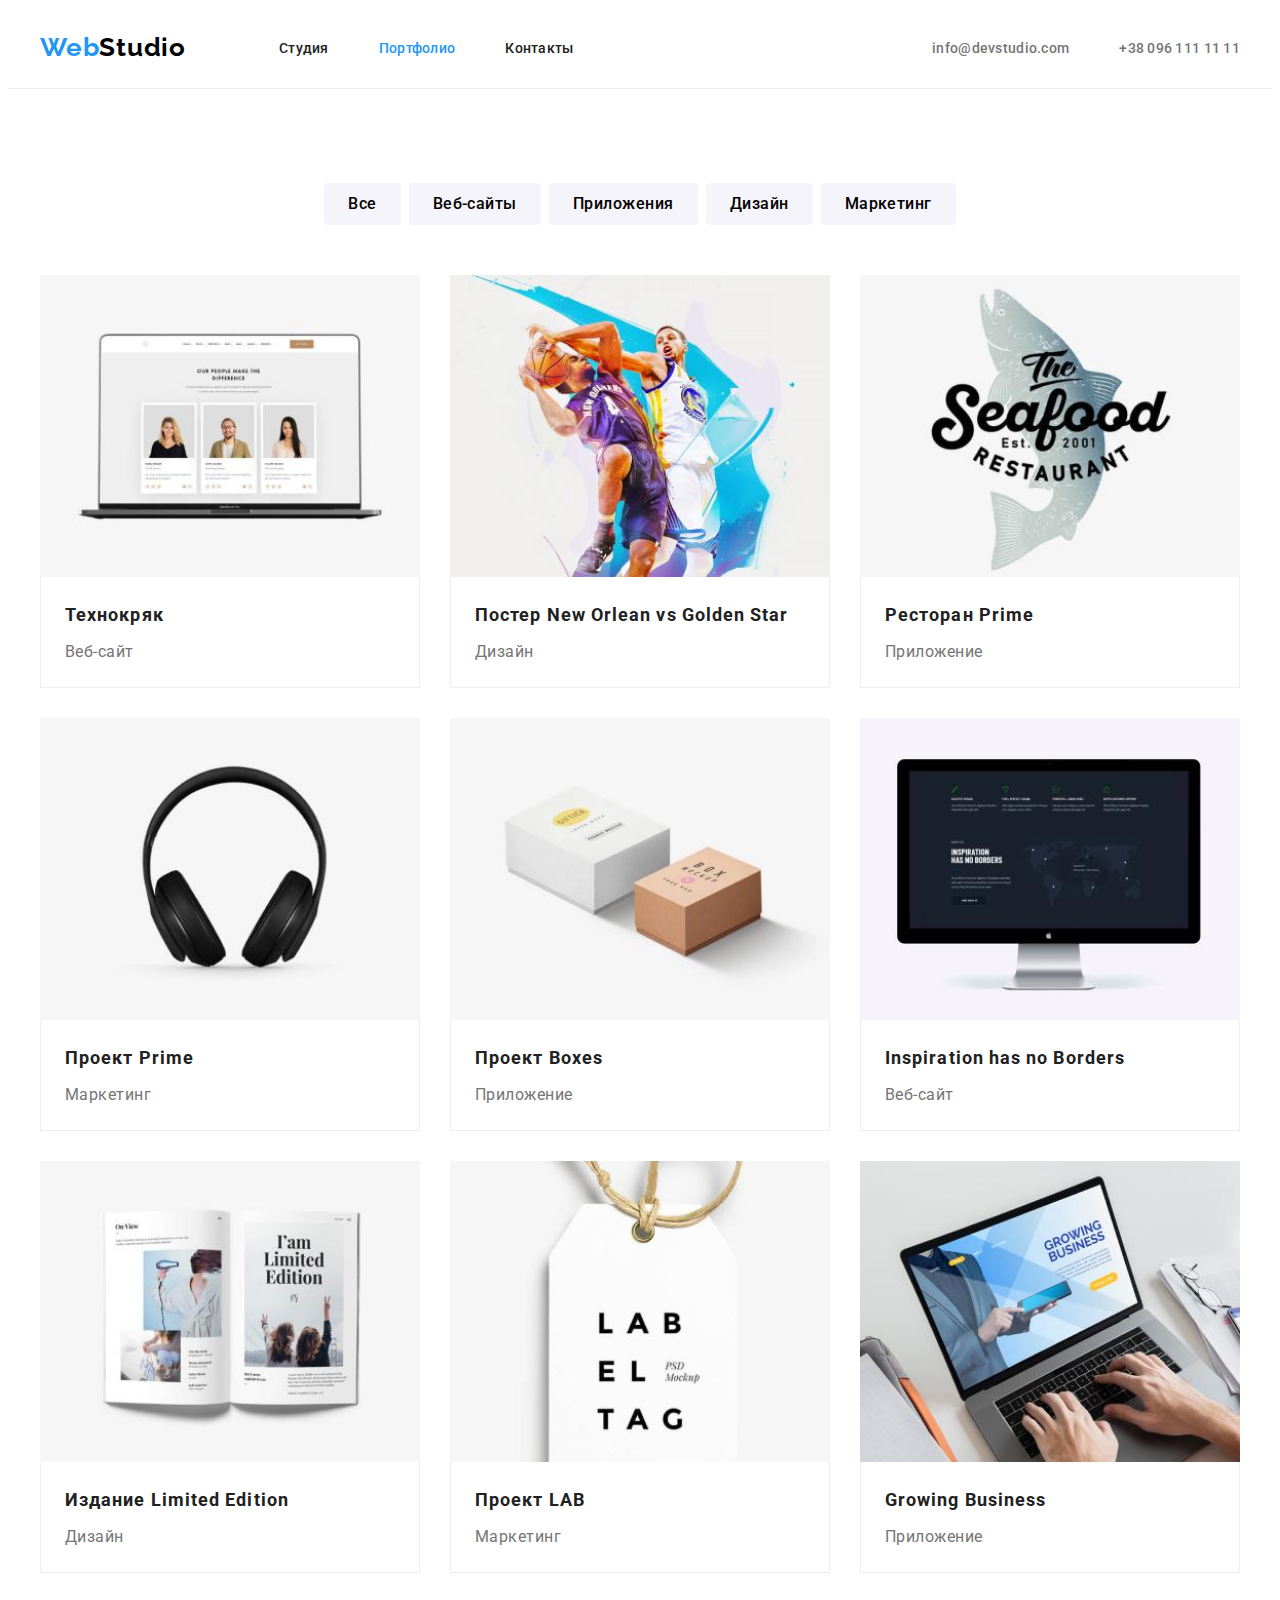
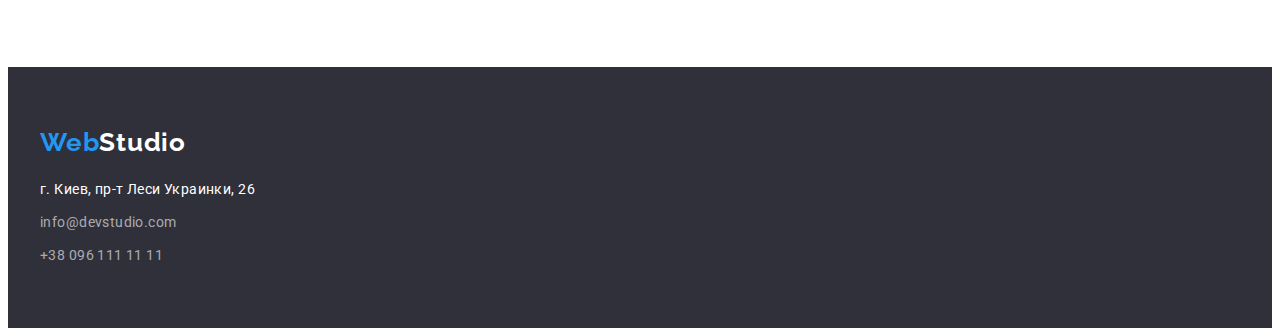
==== commit 18f057c6: "GreatFix" ====
--- a/portfolio.html
+++ b/portfolio.html
@@ -29,8 +29,9 @@
         </div>
         </header>
 
-    <main class="container">
+    <main class="portfolion-main">
         <section class="portfolio-content">
+        <div class="container">
         <h1 class="stealth">Наши проекты</h1>
         <h2 class="stealth">Панель фильтрации проектов</h2>
         
@@ -100,13 +101,14 @@
                 </div>
             </li>
         </ul>
+        </div>
         </section>
     </main>
 
     <footer class="studio-footer">
-        <div class="container footer-container">
+    <div class="container footer-container">
         <div class="logo-customization">
-        <a class="studio-logo nounderline logocolor" href="./index.html">Web<span class="logo-footer">Studio</span></a>
+        <a class="studio-logo-footer nounderline logocolor" href="./index.html">Web<span class="logo-footer">Studio</span></a>
         </div>
         <address class="footer-address">
             <p class="footer-location">г. Киев, пр-т Леси Украинки, 26</p>
--- a/css/styles.css
+++ b/css/styles.css
@@ -5,11 +5,13 @@
     --hub-color: #ffffff;
     --button-hover-color:#188CE8;
     --background-filler-color:#2F303A;
+    --background-color: #ffffff;
 }
 
 body{
     font-family: "Roboto", sans-serif;
     color: var(--header-color);
+    background-color: var(--background-color);
 }
 
 p,
@@ -145,11 +147,19 @@
 /* footer */
 
 .footer-container{
-    padding: 60px 0;
+    padding: 60px 15px;
 }
 
 .studio-footer{
     background-color: var(--background-filler-color);
+}
+
+.studio-logo-footer{
+    font-family: Raleway;
+    font-weight: 700;
+    font-size: 26px;
+    line-height: 1.19;
+    letter-spacing: 0.03em;
 }
 
 .logo-customization{
@@ -185,6 +195,8 @@
 }
 .hero-section{
     background-color: var(--background-filler-color);
+    padding-top: 200px;
+    padding-bottom: 200px;
 }
 .hero-header{
     font-weight: 900;
@@ -193,8 +205,9 @@
     letter-spacing: 0.06em;
     text-transform: uppercase;
     color:var(--hub-color);
-    margin-top: 0;
+    margin: auto;
     margin-bottom: 30px;
+    width: 696px;
 }
 .hero-btn{
     font-family: inherit;
@@ -206,6 +219,7 @@
     cursor: pointer;
     padding: 10px 32px 10px 32px;
     border-radius: 4px;
+    border-color: transparent;
 }
 .hero-btn:hover,
 .hero-btn:focus{
@@ -215,7 +229,6 @@
 /* index pros */
 
 .pros-list{
-    outline: 1px solid tomato;
     display: flex;
     flex-wrap: wrap;
     margin-left: -30px;
@@ -223,15 +236,14 @@
 }
 
 .pros-list-item{
-    outline: 1px solid teal;
     flex-basis: calc(100%/4 - 30px);
     margin-left: 30px;
     margin-top: 30px;
 }
 
-.pros-section{
+/*.pros-section{
     background-color: paleturquoise;
-}
+}*/
 .pros-header{
     font-weight: 700;
     font-size: 14px;
@@ -251,22 +263,20 @@
 /*index examples*/
 
 .examples-list{
-    outline: 1px solid tomato;
     display: flex;
     margin-left: -30px;
     margin-top: -30px;
 }
 .examples-list-item{
-    outline: 1px solid teal;
     flex-basis: calc(100%/3 - 30px);
     margin-left: 30px;
     margin-top: 30px;
 }
 
-.examples-section{
+/*.examples-section{
     background-color: palegreen;
     padding-top: 0;
-}
+}*/
 .examples-header{
     font-weight: 700;
     font-size: 36px;
@@ -279,17 +289,18 @@
 /*index team*/
 
 .team-list{
-    outline: 1px solid tomato;
     display: flex;
     flex-wrap: wrap;
     margin-left: -30px;
     margin-top: -30px;
 }
 .team-list-item{
-    outline: 1px solid teal;
     flex-basis: calc(100%/4 - 30px);
     margin-left: 30px;
     margin-top: 30px;
+    box-shadow: 0px 1px 3px rgba(0, 0, 0, 0.12), 0px 1px 1px rgba(0, 0, 0, 0.14), 0px 2px 1px rgba(0, 0, 0, 0.2);
+    border-radius: 0px 0px 4px 4px;
+    background-color: var(--background-color);
 }
 
 .team-list-photo{
@@ -298,9 +309,9 @@
     text-align: center;
 }
 
-.team-section {
+/*.team-section {
     background-color:palegoldenrod;
-}
+}*/
 
 .team-header{
     font-weight: 700;
@@ -337,7 +348,7 @@
     letter-spacing: 0.03em;
     background-color: #F5F4FA;
     border-radius: 4px;
-    border-color: #ffffff;
+    border-color: transparent;
     cursor: pointer;
     padding: 6px 22px 6px 22px;
 }
@@ -346,6 +357,7 @@
 .filter-btn:focus{
     background-color:var(--major-color);
     color:var(--hub-color);
+    filter: drop-shadow(0px 4px 4px rgba(0, 0, 0, 0.25));
 }
 
 .filter-btn-list{
@@ -379,18 +391,20 @@
 .project-list{
     display: flex;
     flex-wrap: wrap;
-    outline: 1px solid tomato;
     margin-top: -30px;
     margin-left: -30px;
 }
 
 .project-list-item{
-    outline: 1px solid teal;
     flex-basis: calc(100%/3 - 30px);
     margin-left: 30px;
     margin-top: 30px;
+    background: #FFFFFF;
 }
 
 .pic-description{
     padding: 20px 24px;
-}
+    border-right: 1px solid #EEEEEE;
+    border-left: 1px solid #EEEEEE;
+    border-bottom: 1px solid #EEEEEE;
+}
